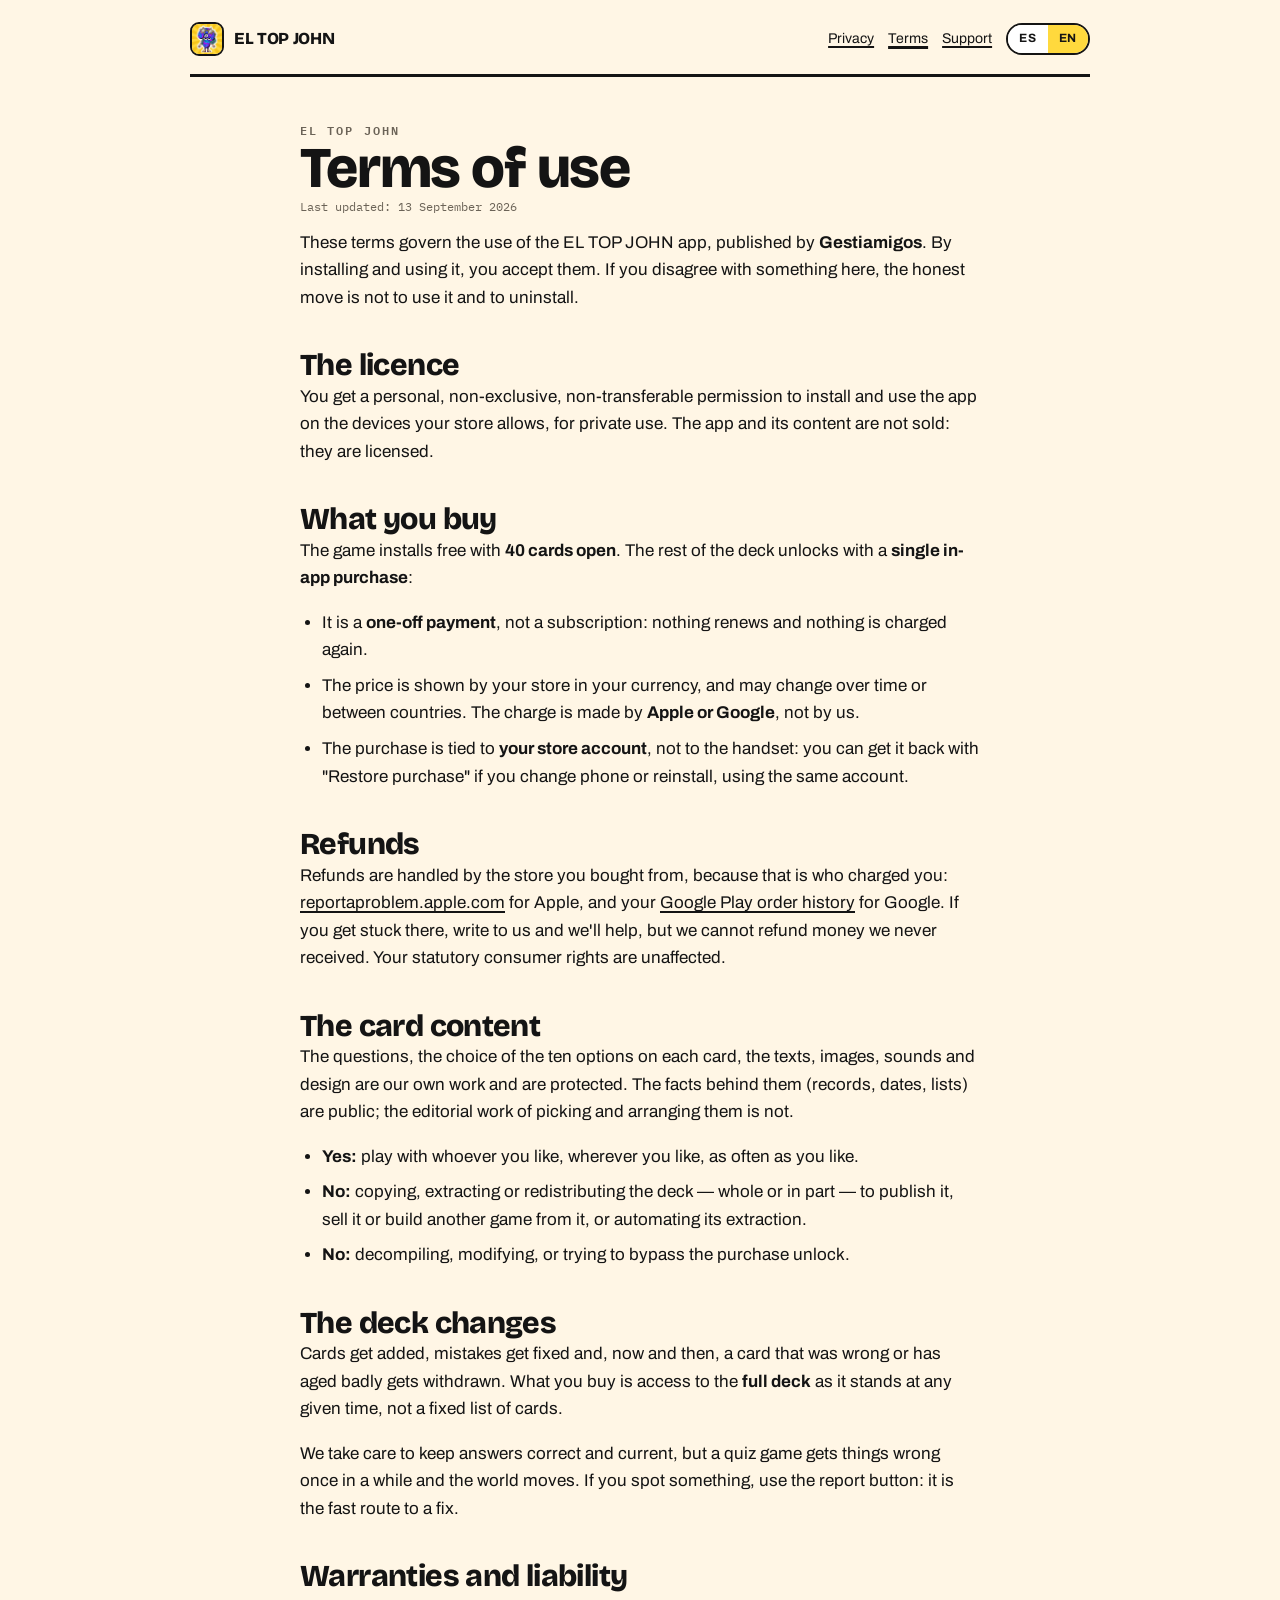
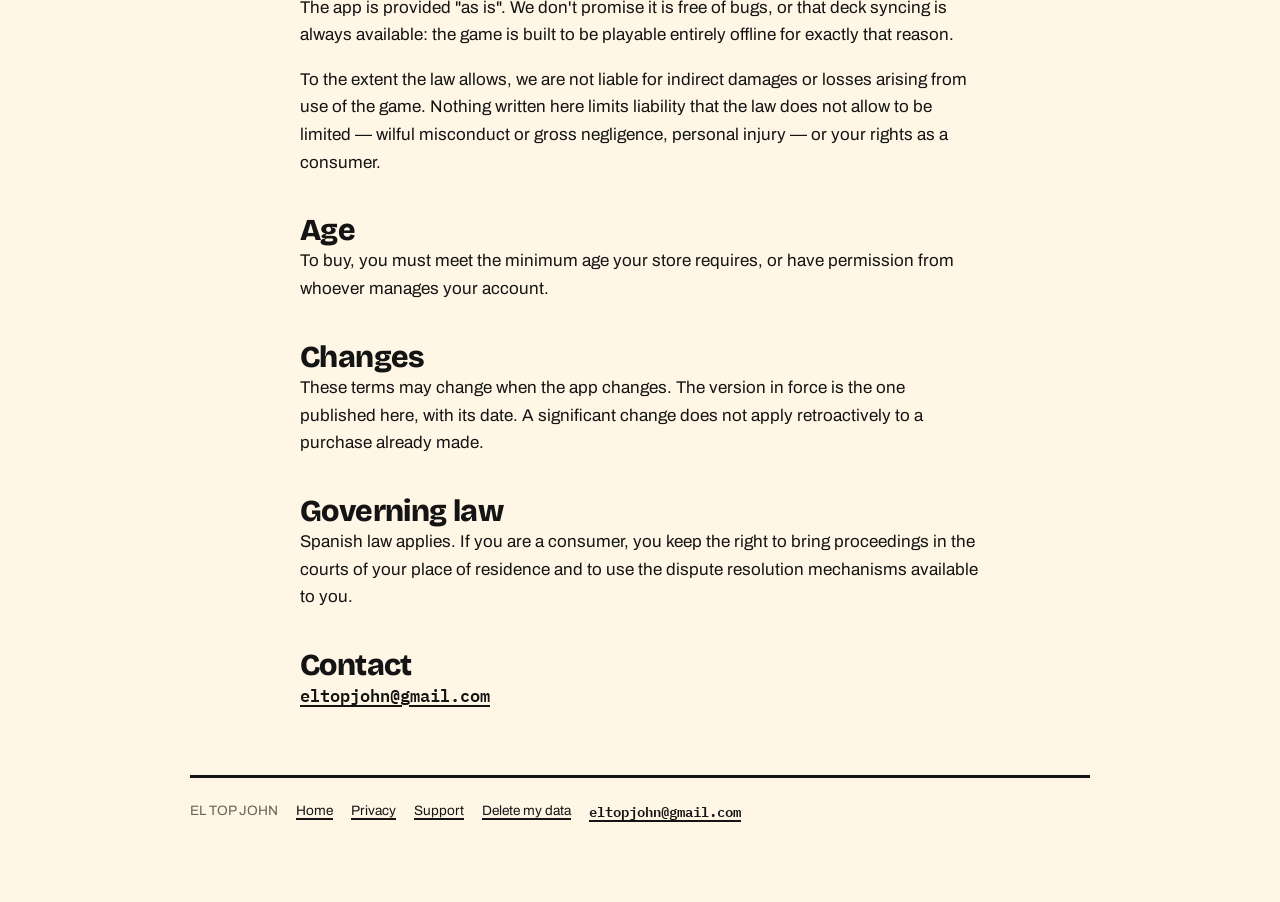
==== terminos.html @ 3b111551 "Web pública: privacidad, términos, soporte y borrado de datos" ====
<!doctype html>
<html lang="es" data-lang="es">
<head>
<meta charset="utf-8">
<meta name="viewport" content="width=device-width, initial-scale=1">
<title data-es="Términos de uso — EL TOP JOHN" data-en="Terms of use — EL TOP JOHN">Términos de uso — EL TOP JOHN</title>
<meta name="description" content="Condiciones de uso de EL TOP JOHN: qué se compra, cómo se restaura, qué se puede hacer con las cartas y qué no.">
<meta name="theme-color" content="#FFD93D">
<link rel="icon" href="assets/favicon.png">
<link rel="apple-touch-icon" href="assets/icon.png">
<link rel="preconnect" href="https://fonts.googleapis.com">
<link rel="preconnect" href="https://fonts.gstatic.com" crossorigin>
<link rel="stylesheet" href="https://fonts.googleapis.com/css2?family=Bricolage+Grotesque:opsz,wght@12..96,600;12..96,800&family=Archivo:wght@400;500;600;700&family=IBM+Plex+Mono:wght@400;600&display=swap">
<link rel="stylesheet" href="assets/styles.css">
<script>(function(){try{var p=new URLSearchParams(location.search).get('lang'),s=localStorage.getItem('eltopjohn.web.lang'),n=(navigator.language||'es').slice(0,2),l=p||s||(n==='en'?'en':'es');document.documentElement.setAttribute('data-lang',l==='en'?'en':'es');}catch(e){}})();</script>
</head>
<body>

<header class="bar wrap">
  <a class="brand" href="./"><img src="assets/icon.png" alt=""> EL TOP JOHN</a>
  <nav>
    <a href="privacidad.html"><span lang="es">Privacidad</span><span lang="en">Privacy</span></a>
    <a href="terminos.html" aria-current="page"><span lang="es">Términos</span><span lang="en">Terms</span></a>
    <a href="soporte.html"><span lang="es">Soporte</span><span lang="en">Support</span></a>
  </nav>
  <div class="langs">
    <button type="button" data-set-lang="es" aria-pressed="true">ES</button>
    <button type="button" data-set-lang="en" aria-pressed="false">EN</button>
  </div>
</header>

<main class="wrap prose legal">

<article lang="es">
  <p class="eyebrow">EL TOP JOHN</p>
  <h1>Términos de uso</h1>
  <p class="updated">Última actualización: 13 de septiembre de 2026</p>

  <p>Estas condiciones regulan el uso de la aplicación EL TOP JOHN, publicada por <strong>Gestiamigos</strong>. Al instalarla y usarla, las aceptas. Si no estás de acuerdo con algo, lo honesto es no usarla y desinstalarla.</p>

  <h2>La licencia</h2>
  <p>Te damos un permiso personal, no exclusivo y no transferible para instalar y usar la app en los dispositivos que permita tu tienda, para uso privado. La app y su contenido no se venden: se licencian.</p>

  <h2>Qué se compra</h2>
  <p>El juego se instala gratis con <strong>40 cartas abiertas</strong>. El resto del mazo se abre con una <strong>compra única</strong> dentro de la app:</p>
  <ul>
    <li>Es un <strong>pago único</strong>, no una suscripción: no se renueva ni se cobra otra vez.</li>
    <li>El precio lo muestra tu tienda en tu moneda, y puede cambiar con el tiempo o entre países. El cobro lo hace <strong>Apple o Google</strong>, no nosotros.</li>
    <li>La compra queda ligada a <strong>tu cuenta de la tienda</strong>, no al teléfono: puedes recuperarla con «Restaurar compra» si cambias de móvil o reinstalas, siempre con la misma cuenta.</li>
  </ul>

  <h2>Devoluciones</h2>
  <p>Las devoluciones las gestiona la tienda donde compraste, porque es quien cobra: <a href="https://reportaproblem.apple.com">reportaproblem.apple.com</a> en el caso de Apple, y el <a href="https://play.google.com/store/account/orderhistory">historial de pedidos de Google Play</a> en el de Google. Si te atascas ahí, escríbenos y te echamos una mano, pero no podemos devolver un dinero que no hemos cobrado nosotros. Tus derechos como consumidor no se ven afectados por esto.</p>

  <h2>El contenido de las cartas</h2>
  <p>Las preguntas, la selección de las diez opciones de cada carta, los textos, las imágenes, los sonidos y el diseño son obra propia y están protegidos. Los datos que hay detrás (récords, fechas, listas) son públicos; el trabajo editorial de elegirlos y ordenarlos, no.</p>
  <ul>
    <li><strong>Sí:</strong> jugar con quien quieras, donde quieras, cuantas veces quieras.</li>
    <li><strong>No:</strong> copiar, extraer o redistribuir el mazo —entero o por partes— para publicarlo, venderlo o montar otro juego, ni automatizar su extracción.</li>
    <li><strong>No:</strong> descompilar, modificar o intentar saltarse el desbloqueo de la compra.</li>
  </ul>

  <h2>El mazo cambia</h2>
  <p>Se añaden cartas, se corrigen fallos y, de vez en cuando, se retira alguna que estaba mal o que se ha quedado vieja. Lo que compras es el acceso al <strong>mazo completo</strong>, tal y como esté en cada momento, no una lista cerrada de cartas.</p>
  <p>Ponemos cuidado en que las respuestas sean correctas y estén al día, pero un juego de preguntas se equivoca de vez en cuando y el mundo cambia. Si ves algo mal, usa el botón de reportar: es la vía rápida para corregirlo.</p>

  <h2>Garantías y responsabilidad</h2>
  <p>La app se ofrece «tal cual». No prometemos que esté libre de fallos ni que la sincronización del mazo esté siempre disponible: el juego está hecho para poder jugarse entero sin conexión, precisamente por eso.</p>
  <p>En la medida en que lo permita la ley, no respondemos de daños indirectos ni de pérdidas derivadas del uso del juego. Nada de lo aquí escrito limita la responsabilidad que la ley no deja limitar —dolo o negligencia grave, daños personales— ni tus derechos como consumidor.</p>

  <h2>Edad</h2>
  <p>Para comprar hace falta cumplir la edad mínima que exija tu tienda, o contar con el permiso de quien te la gestione.</p>

  <h2>Cambios</h2>
  <p>Estas condiciones pueden cambiar si cambia la app. La versión vigente es la publicada aquí, con su fecha. Un cambio importante no se aplica con efectos retroactivos a una compra ya hecha.</p>

  <h2>Ley aplicable</h2>
  <p>Se aplica la ley española. Si eres consumidor, conservas el derecho a acudir a los tribunales de tu lugar de residencia y a los mecanismos de resolución de conflictos que te correspondan.</p>

  <h2>Contacto</h2>
  <p><a class="mail" href="mailto:eltopjohn@gmail.com">eltopjohn@gmail.com</a></p>
</article>

<article lang="en">
  <p class="eyebrow">EL TOP JOHN</p>
  <h1>Terms of use</h1>
  <p class="updated">Last updated: 13 September 2026</p>

  <p>These terms govern the use of the EL TOP JOHN app, published by <strong>Gestiamigos</strong>. By installing and using it, you accept them. If you disagree with something here, the honest move is not to use it and to uninstall.</p>

  <h2>The licence</h2>
  <p>You get a personal, non-exclusive, non-transferable permission to install and use the app on the devices your store allows, for private use. The app and its content are not sold: they are licensed.</p>

  <h2>What you buy</h2>
  <p>The game installs free with <strong>40 cards open</strong>. The rest of the deck unlocks with a <strong>single in-app purchase</strong>:</p>
  <ul>
    <li>It is a <strong>one-off payment</strong>, not a subscription: nothing renews and nothing is charged again.</li>
    <li>The price is shown by your store in your currency, and may change over time or between countries. The charge is made by <strong>Apple or Google</strong>, not by us.</li>
    <li>The purchase is tied to <strong>your store account</strong>, not to the handset: you can get it back with "Restore purchase" if you change phone or reinstall, using the same account.</li>
  </ul>

  <h2>Refunds</h2>
  <p>Refunds are handled by the store you bought from, because that is who charged you: <a href="https://reportaproblem.apple.com">reportaproblem.apple.com</a> for Apple, and your <a href="https://play.google.com/store/account/orderhistory">Google Play order history</a> for Google. If you get stuck there, write to us and we'll help, but we cannot refund money we never received. Your statutory consumer rights are unaffected.</p>

  <h2>The card content</h2>
  <p>The questions, the choice of the ten options on each card, the texts, images, sounds and design are our own work and are protected. The facts behind them (records, dates, lists) are public; the editorial work of picking and arranging them is not.</p>
  <ul>
    <li><strong>Yes:</strong> play with whoever you like, wherever you like, as often as you like.</li>
    <li><strong>No:</strong> copying, extracting or redistributing the deck — whole or in part — to publish it, sell it or build another game from it, or automating its extraction.</li>
    <li><strong>No:</strong> decompiling, modifying, or trying to bypass the purchase unlock.</li>
  </ul>

  <h2>The deck changes</h2>
  <p>Cards get added, mistakes get fixed and, now and then, a card that was wrong or has aged badly gets withdrawn. What you buy is access to the <strong>full deck</strong> as it stands at any given time, not a fixed list of cards.</p>
  <p>We take care to keep answers correct and current, but a quiz game gets things wrong once in a while and the world moves. If you spot something, use the report button: it is the fast route to a fix.</p>

  <h2>Warranties and liability</h2>
  <p>The app is provided "as is". We don't promise it is free of bugs, or that deck syncing is always available: the game is built to be playable entirely offline for exactly that reason.</p>
  <p>To the extent the law allows, we are not liable for indirect damages or losses arising from use of the game. Nothing written here limits liability that the law does not allow to be limited — wilful misconduct or gross negligence, personal injury — or your rights as a consumer.</p>

  <h2>Age</h2>
  <p>To buy, you must meet the minimum age your store requires, or have permission from whoever manages your account.</p>

  <h2>Changes</h2>
  <p>These terms may change when the app changes. The version in force is the one published here, with its date. A significant change does not apply retroactively to a purchase already made.</p>

  <h2>Governing law</h2>
  <p>Spanish law applies. If you are a consumer, you keep the right to bring proceedings in the courts of your place of residence and to use the dispute resolution mechanisms available to you.</p>

  <h2>Contact</h2>
  <p><a class="mail" href="mailto:eltopjohn@gmail.com">eltopjohn@gmail.com</a></p>
</article>

</main>

<footer class="foot wrap">
  <span>EL TOP JOHN</span>
  <a href="./"><span lang="es">Inicio</span><span lang="en">Home</span></a>
  <a href="privacidad.html"><span lang="es">Privacidad</span><span lang="en">Privacy</span></a>
  <a href="soporte.html"><span lang="es">Soporte</span><span lang="en">Support</span></a>
  <a href="eliminar-datos.html"><span lang="es">Borrar mis datos</span><span lang="en">Delete my data</span></a>
  <a class="mail" href="mailto:eltopjohn@gmail.com">eltopjohn@gmail.com</a>
</footer>

<script src="assets/lang.js"></script>
</body>
</html>
---- assets/styles.css ----
/* EL TOP JOHN — web pública. Misma paleta que el tema «papel» del juego:
   fondo crema, tinta negra, bordes de 3 px y sombra dura desplazada. */

:root {
  --ground: #FFF6E5;
  --ground-deep: #F5E7CE;
  --surface: #FFFFFF;
  --line: #141414;
  --shadow: #141414;
  --ink: #141414;
  --muted: #6B6357;
  --rule: #E3D6BF;

  --yellow: #FFD93D;
  --coral: #FF6B5A;
  --sky: #7CC7F0;
  --mint: #8BE3A8;
  --lilac: #B9A5F2;

  --yellow-ink: #8A5B00;
  --coral-ink: #C6301C;
  --sky-ink: #0E6B9E;
  --mint-ink: #1E7A46;

  --shadow-size: 5px;
  --radius: 14px;
}

@media (prefers-color-scheme: dark) {
  :root {
    --ground: #14110B;
    --ground-deep: #0D0B07;
    --surface: #211D15;
    --line: #F2E8D6;
    --shadow: #57503D;
    --ink: #F5EEE0;
    --muted: #A79B85;
    --rule: #3A3428;

    --yellow-ink: #FFD93D;
    --coral-ink: #FF8E80;
    --sky-ink: #7CC7F0;
    --mint-ink: #8BE3A8;
  }
}

* { box-sizing: border-box; }

body {
  background: var(--ground);
  color: var(--ink);
  font-family: "Archivo", "Helvetica Neue", Arial, sans-serif;
  font-size: 17px;
  line-height: 1.62;
  margin: 0;
  padding: 0 20px 80px;
  -webkit-font-smoothing: antialiased;
}

.wrap { max-width: 900px; margin: 0 auto; }
.prose { max-width: 68ch; }

h1, h2, h3 {
  font-family: "Bricolage Grotesque", "Archivo", Arial, sans-serif;
  font-weight: 800;
  letter-spacing: -0.02em;
  text-wrap: balance;
  margin: 0;
}
h1 { font-size: clamp(2.2rem, 6.4vw, 3.6rem); line-height: 0.98; }
h2 { font-size: clamp(1.35rem, 3.4vw, 1.9rem); line-height: 1.1; }
h3 { font-size: 1.08rem; line-height: 1.3; letter-spacing: -0.01em; }

p { margin: 0 0 1em; }
p:last-child { margin-bottom: 0; }

a { color: inherit; text-underline-offset: 3px; text-decoration-thickness: 2px; }
a:focus-visible, button:focus-visible {
  outline: 3px solid var(--sky-ink);
  outline-offset: 3px;
}

/* Idioma: cada página lleva las dos versiones y se enseña una. */
html[data-lang="es"] [lang="en"] { display: none !important; }
html[data-lang="en"] [lang="es"] { display: none !important; }

.eyebrow {
  font-family: "IBM Plex Mono", ui-monospace, monospace;
  font-size: 0.72rem;
  font-weight: 600;
  letter-spacing: 0.18em;
  text-transform: uppercase;
  color: var(--muted);
  margin: 0;
}

/* ---------- Barra de arriba ---------- */

.bar {
  display: flex;
  align-items: center;
  gap: 14px;
  flex-wrap: wrap;
  padding: 22px 0 18px;
  border-bottom: 3px solid var(--line);
}

.brand {
  display: flex;
  align-items: center;
  gap: 10px;
  text-decoration: none;
  font-family: "Bricolage Grotesque", "Archivo", Arial, sans-serif;
  font-weight: 800;
  letter-spacing: -0.02em;
  font-size: 1.05rem;
}
.brand img {
  width: 34px;
  height: 34px;
  border: 2px solid var(--line);
  border-radius: 9px;
  display: block;
}

.bar nav {
  margin-left: auto;
  display: flex;
  gap: 6px 14px;
  flex-wrap: wrap;
  font-size: 0.88rem;
}
.bar nav a[aria-current="page"] { text-decoration-thickness: 3px; }

.langs { display: flex; border: 2px solid var(--line); border-radius: 999px; overflow: hidden; }
.langs button {
  font: inherit;
  font-size: 0.75rem;
  font-weight: 700;
  letter-spacing: 0.06em;
  text-transform: uppercase;
  padding: 4px 11px;
  border: 0;
  background: var(--surface);
  color: var(--ink);
  cursor: pointer;
}
.langs button[aria-pressed="true"] { background: var(--yellow); color: #141414; }

/* ---------- Portada ---------- */

.hero { padding: 56px 0 8px; display: flex; flex-direction: column; gap: 20px; }
.hero .tagline {
  font-size: clamp(1.05rem, 2.1vw, 1.3rem);
  line-height: 1.45;
  max-width: 52ch;
  margin: 0;
}

.stores { display: flex; flex-wrap: wrap; gap: 12px; }
.store {
  display: inline-flex;
  flex-direction: column;
  gap: 1px;
  border: 3px solid var(--line);
  border-radius: var(--radius);
  box-shadow: var(--shadow-size) var(--shadow-size) 0 var(--shadow);
  background: var(--yellow);
  color: #141414;
  padding: 10px 18px;
  text-decoration: none;
  font-weight: 700;
}
.store small {
  font-family: "IBM Plex Mono", ui-monospace, monospace;
  font-size: 0.66rem;
  letter-spacing: 0.12em;
  text-transform: uppercase;
  font-weight: 600;
  opacity: 0.72;
}
.store.soon { background: var(--ground-deep); color: var(--ink); box-shadow: none; border-style: dashed; }

.shots {
  display: grid;
  grid-template-columns: repeat(auto-fit, minmax(180px, 1fr));
  gap: 16px;
  margin: 0;
  padding: 0;
  list-style: none;
}
.shots img {
  width: 100%;
  height: auto;
  display: block;
  border: 3px solid var(--line);
  border-radius: var(--radius);
  box-shadow: var(--shadow-size) var(--shadow-size) 0 var(--shadow);
  background: var(--surface);
}

/* ---------- Secciones y cajas ---------- */

section { padding-top: 52px; display: flex; flex-direction: column; gap: 18px; }

.box {
  background: var(--surface);
  border: 3px solid var(--line);
  border-radius: var(--radius);
  box-shadow: var(--shadow-size) var(--shadow-size) 0 var(--shadow);
  padding: 20px 22px;
}
.box > :first-child { margin-top: 0; }
.box.fill-yellow { background: var(--yellow); color: #141414; }
.box.fill-sky    { background: var(--sky);    color: #141414; }
.box.fill-mint   { background: var(--mint);   color: #141414; }
.box.fill-coral  { background: var(--coral);  color: #141414; }
.box.fill-deep   { background: var(--ground-deep); }
.box h2, .box h3 { margin-bottom: 10px; }

.cards2 { display: grid; gap: 16px; }
@media (min-width: 700px) { .cards2 { grid-template-columns: 1fr 1fr; } }

ul.plain { list-style: none; margin: 0; padding: 0; display: grid; gap: 10px; }
ul.plain > li { padding-left: 22px; position: relative; }
ul.plain > li::before {
  content: "▸";
  position: absolute;
  left: 0;
  color: var(--yellow-ink);
  font-weight: 700;
}
ul.plain > li.no::before { content: "✕"; color: var(--coral-ink); }
ul.plain > li.si::before { content: "✓"; color: var(--mint-ink); }

/* ---------- Páginas legales ---------- */

.legal { padding-top: 44px; }
.legal h2 { margin-top: 38px; }
.legal h3 { margin-top: 24px; }
.legal ul { padding-left: 22px; }
.legal li { margin-bottom: 8px; }
.legal .updated {
  font-family: "IBM Plex Mono", ui-monospace, monospace;
  font-size: 0.78rem;
  color: var(--muted);
}
.legal dt { font-weight: 700; margin-top: 14px; }
.legal dd { margin: 4px 0 0; }

.mail {
  font-family: "IBM Plex Mono", ui-monospace, monospace;
  font-weight: 600;
  word-break: break-all;
}

.scroller { overflow-x: auto; }
table {
  width: 100%;
  border-collapse: collapse;
  background: var(--surface);
  border: 3px solid var(--line);
  border-radius: var(--radius);
  overflow: hidden;
  font-size: 0.92rem;
  min-width: 480px;
}
th, td { text-align: left; padding: 10px 13px; border-bottom: 2px solid var(--rule); vertical-align: top; }
thead th {
  background: var(--ground-deep);
  font-family: "IBM Plex Mono", ui-monospace, monospace;
  font-size: 0.7rem;
  letter-spacing: 0.1em;
  text-transform: uppercase;
  border-bottom: 3px solid var(--line);
}
tbody tr:last-child td { border-bottom: none; }

details.faq {
  border: 3px solid var(--line);
  border-radius: var(--radius);
  background: var(--surface);
  padding: 14px 18px;
}
details.faq + details.faq { margin-top: 12px; }
details.faq summary { font-weight: 700; cursor: pointer; }
details.faq[open] summary { margin-bottom: 10px; }

footer.foot {
  margin-top: 64px;
  padding-top: 22px;
  border-top: 3px solid var(--line);
  display: flex;
  flex-wrap: wrap;
  gap: 8px 18px;
  font-size: 0.85rem;
  color: var(--muted);
}
footer.foot a { color: var(--ink); }
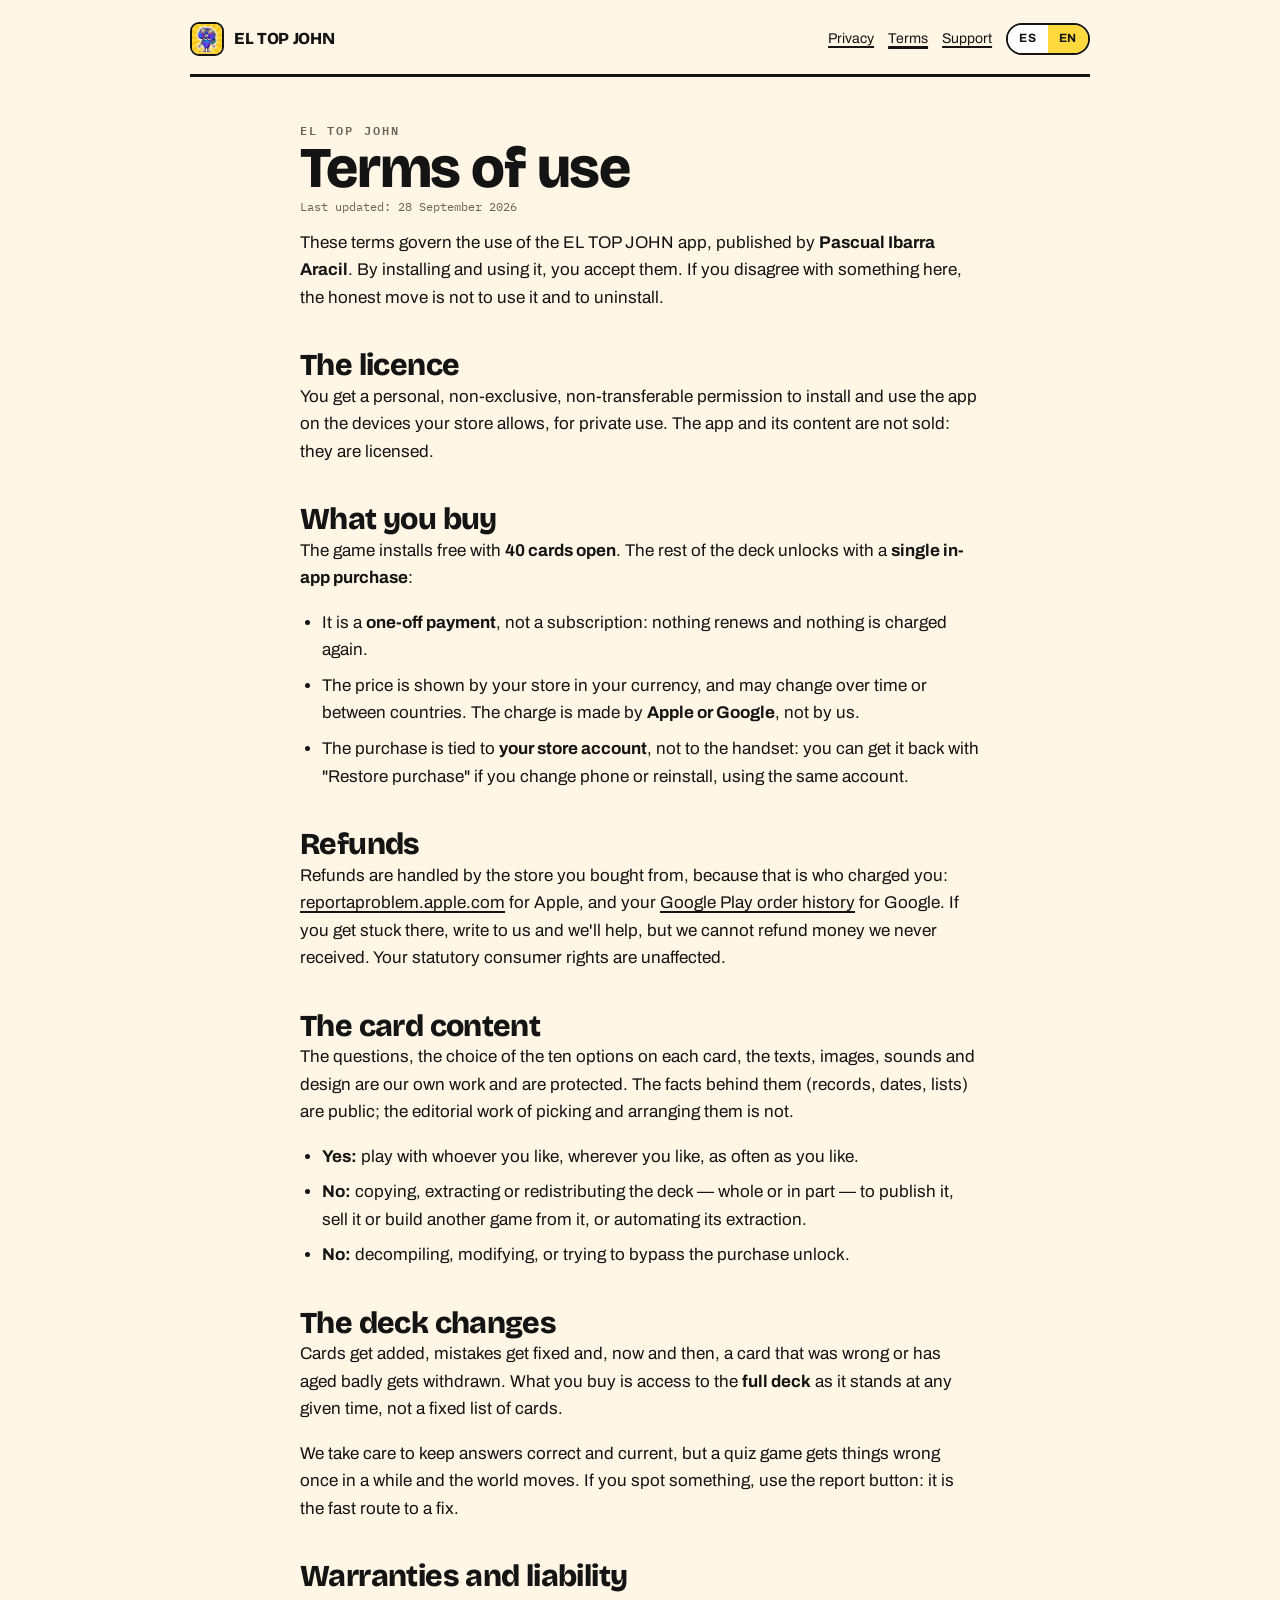
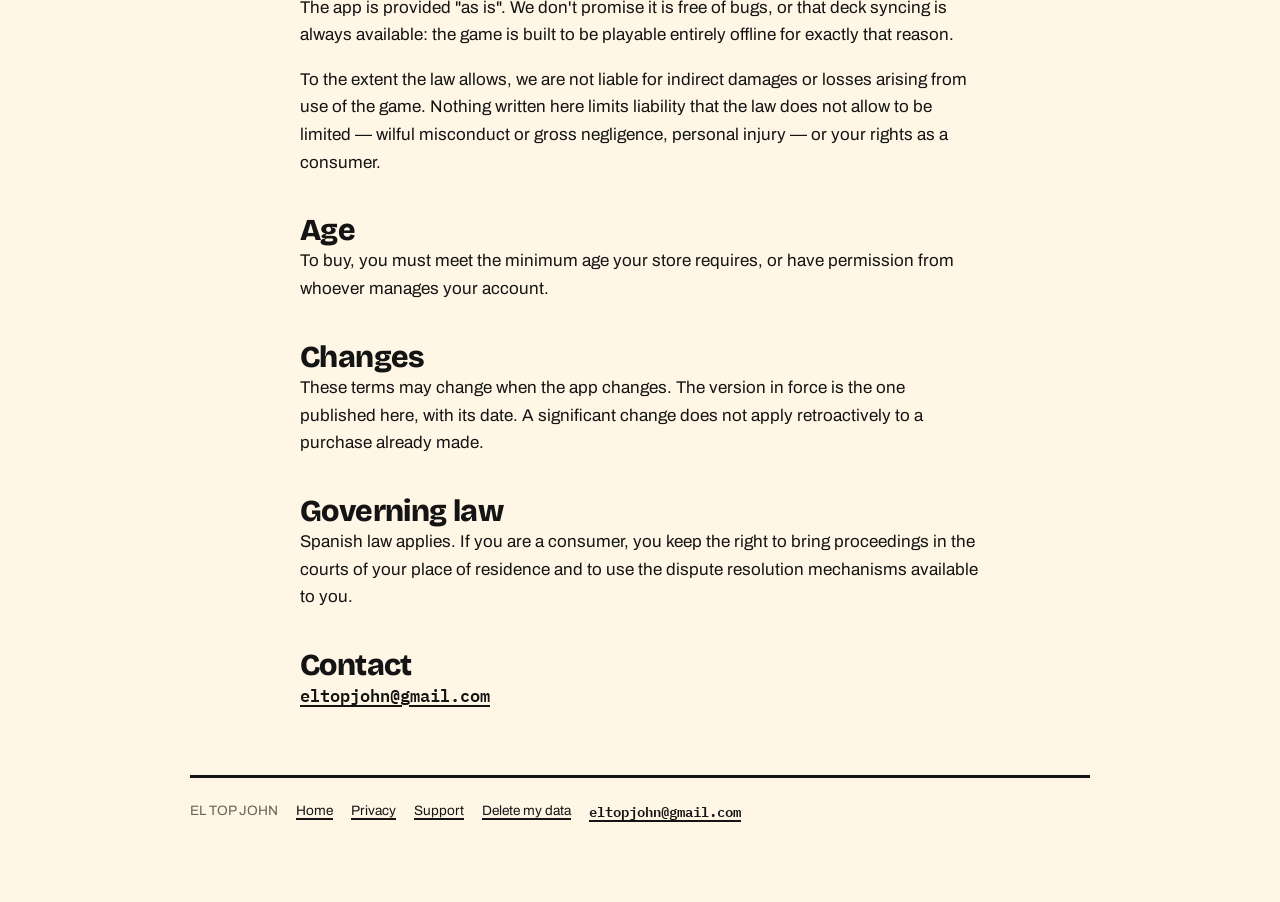
==== commit 580a0563: "El responsable, con el nombre que publica la tienda La app ya lleva una compra integrada, y con una " ====
--- a/terminos.html
+++ b/terminos.html
@@ -34,9 +34,9 @@
 <article lang="es">
   <p class="eyebrow">EL TOP JOHN</p>
   <h1>Términos de uso</h1>
-  <p class="updated">Última actualización: 13 de septiembre de 2026</p>
+  <p class="updated">Última actualización: 28 de septiembre de 2026</p>
 
-  <p>Estas condiciones regulan el uso de la aplicación EL TOP JOHN, publicada por <strong>Gestiamigos</strong>. Al instalarla y usarla, las aceptas. Si no estás de acuerdo con algo, lo honesto es no usarla y desinstalarla.</p>
+  <p>Estas condiciones regulan el uso de la aplicación EL TOP JOHN, publicada por <strong>Pascual Ibarra Aracil</strong>. Al instalarla y usarla, las aceptas. Si no estás de acuerdo con algo, lo honesto es no usarla y desinstalarla.</p>
 
   <h2>La licencia</h2>
   <p>Te damos un permiso personal, no exclusivo y no transferible para instalar y usar la app en los dispositivos que permita tu tienda, para uso privado. La app y su contenido no se venden: se licencian.</p>
@@ -84,9 +84,9 @@
 <article lang="en">
   <p class="eyebrow">EL TOP JOHN</p>
   <h1>Terms of use</h1>
-  <p class="updated">Last updated: 13 September 2026</p>
+  <p class="updated">Last updated: 28 September 2026</p>
 
-  <p>These terms govern the use of the EL TOP JOHN app, published by <strong>Gestiamigos</strong>. By installing and using it, you accept them. If you disagree with something here, the honest move is not to use it and to uninstall.</p>
+  <p>These terms govern the use of the EL TOP JOHN app, published by <strong>Pascual Ibarra Aracil</strong>. By installing and using it, you accept them. If you disagree with something here, the honest move is not to use it and to uninstall.</p>
 
   <h2>The licence</h2>
   <p>You get a personal, non-exclusive, non-transferable permission to install and use the app on the devices your store allows, for private use. The app and its content are not sold: they are licensed.</p>
